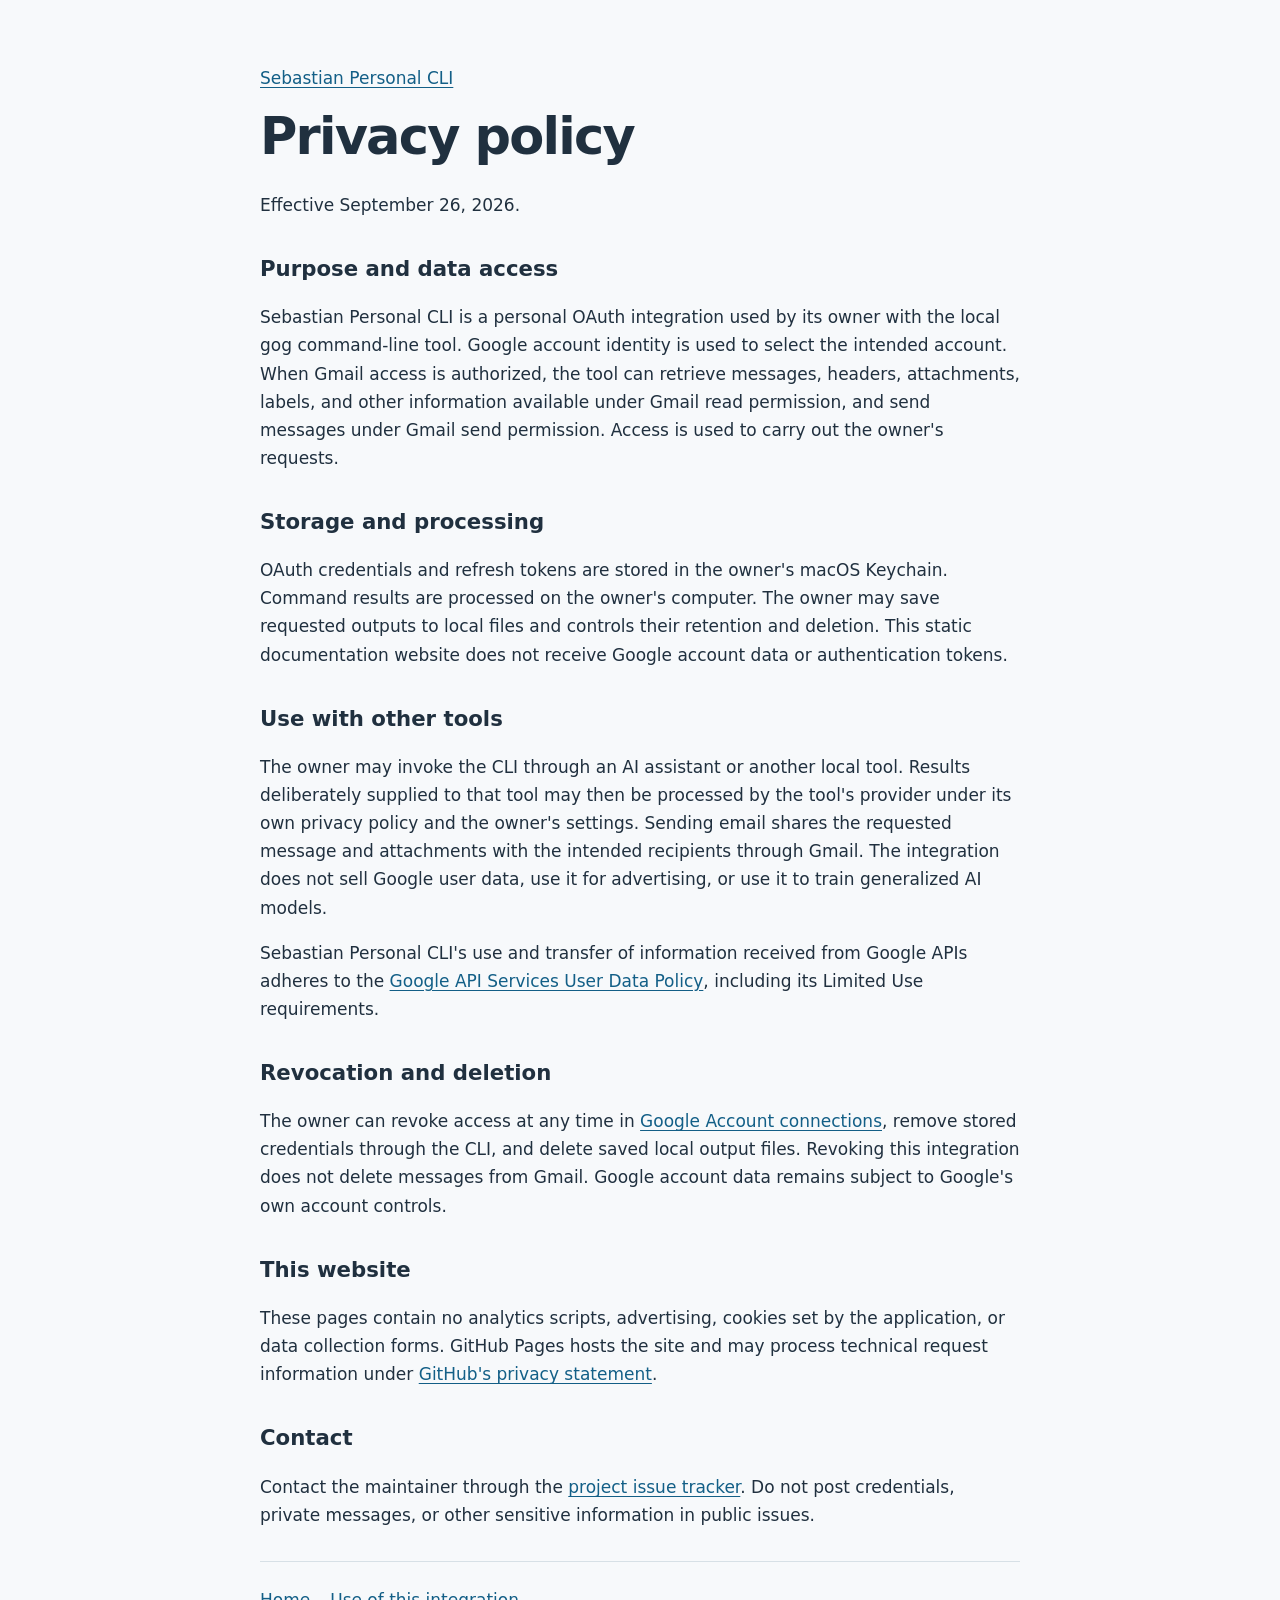
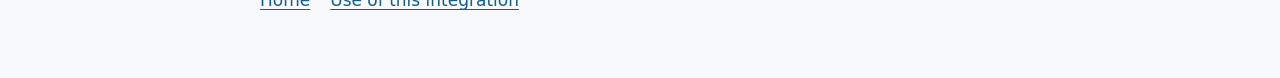
==== privacy.html @ ca1c5c7d "Add privacy policy and personal-use information" ====
<!doctype html>
<html lang="en"><head><meta charset="utf-8"><meta name="viewport" content="width=device-width, initial-scale=1"><title>Privacy policy · Sebastian Personal CLI</title><link rel="stylesheet" href="styles.css"></head>
<body><main><a href="./">Sebastian Personal CLI</a><h1>Privacy policy</h1><p>Effective September 26, 2026.</p><h2>Purpose and data access</h2><p>Sebastian Personal CLI is a personal OAuth integration used by its owner with the local gog command-line tool. Google account identity is used to select the intended account. When Gmail access is authorized, the tool can retrieve messages, headers, attachments, labels, and other information available under Gmail read permission, and send messages under Gmail send permission. Access is used to carry out the owner's requests.</p><h2>Storage and processing</h2><p>OAuth credentials and refresh tokens are stored in the owner's macOS Keychain. Command results are processed on the owner's computer. The owner may save requested outputs to local files and controls their retention and deletion. This static documentation website does not receive Google account data or authentication tokens.</p><h2>Use with other tools</h2><p>The owner may invoke the CLI through an AI assistant or another local tool. Results deliberately supplied to that tool may then be processed by the tool's provider under its own privacy policy and the owner's settings. Sending email shares the requested message and attachments with the intended recipients through Gmail. The integration does not sell Google user data, use it for advertising, or use it to train generalized AI models.</p><p>Sebastian Personal CLI's use and transfer of information received from Google APIs adheres to the <a href="https://developers.google.com/terms/api-services-user-data-policy">Google API Services User Data Policy</a>, including its Limited Use requirements.</p><h2>Revocation and deletion</h2><p>The owner can revoke access at any time in <a href="https://myaccount.google.com/connections">Google Account connections</a>, remove stored credentials through the CLI, and delete saved local output files. Revoking this integration does not delete messages from Gmail. Google account data remains subject to Google's own account controls.</p><h2>This website</h2><p>These pages contain no analytics scripts, advertising, cookies set by the application, or data collection forms. GitHub Pages hosts the site and may process technical request information under <a href="https://docs.github.com/en/site-policy/privacy-policies/github-general-privacy-statement">GitHub's privacy statement</a>.</p><h2>Contact</h2><p>Contact the maintainer through the <a href="https://github.com/sebastianPajes/sebastian-personal-cli/issues">project issue tracker</a>. Do not post credentials, private messages, or other sensitive information in public issues.</p><nav><a href="./">Home</a><a href="terms.html">Use of this integration</a></nav></main></body></html>
---- styles.css ----
:root{color-scheme:light;font:17px/1.65 system-ui,sans-serif;color:#20303f;background:#f7f9fb}body{margin:0}main{max-width:760px;margin:64px auto;padding:0 24px}h1{font-size:clamp(2rem,6vw,3rem);line-height:1.15;letter-spacing:-.035em;margin:16px 0 24px}h2{font-size:1.25rem;margin-top:32px}a{color:#135f87;text-underline-offset:3px}.eyebrow{font-size:.8rem;letter-spacing:.1em;text-transform:uppercase;color:#52697a}.lead{font-size:1.3rem;color:#475f70}nav{display:flex;gap:20px;flex-wrap:wrap;border-top:1px solid #d7e0e6;padding-top:24px;margin-top:32px}footer{font-size:.8rem;color:#52697a;margin-top:30px}
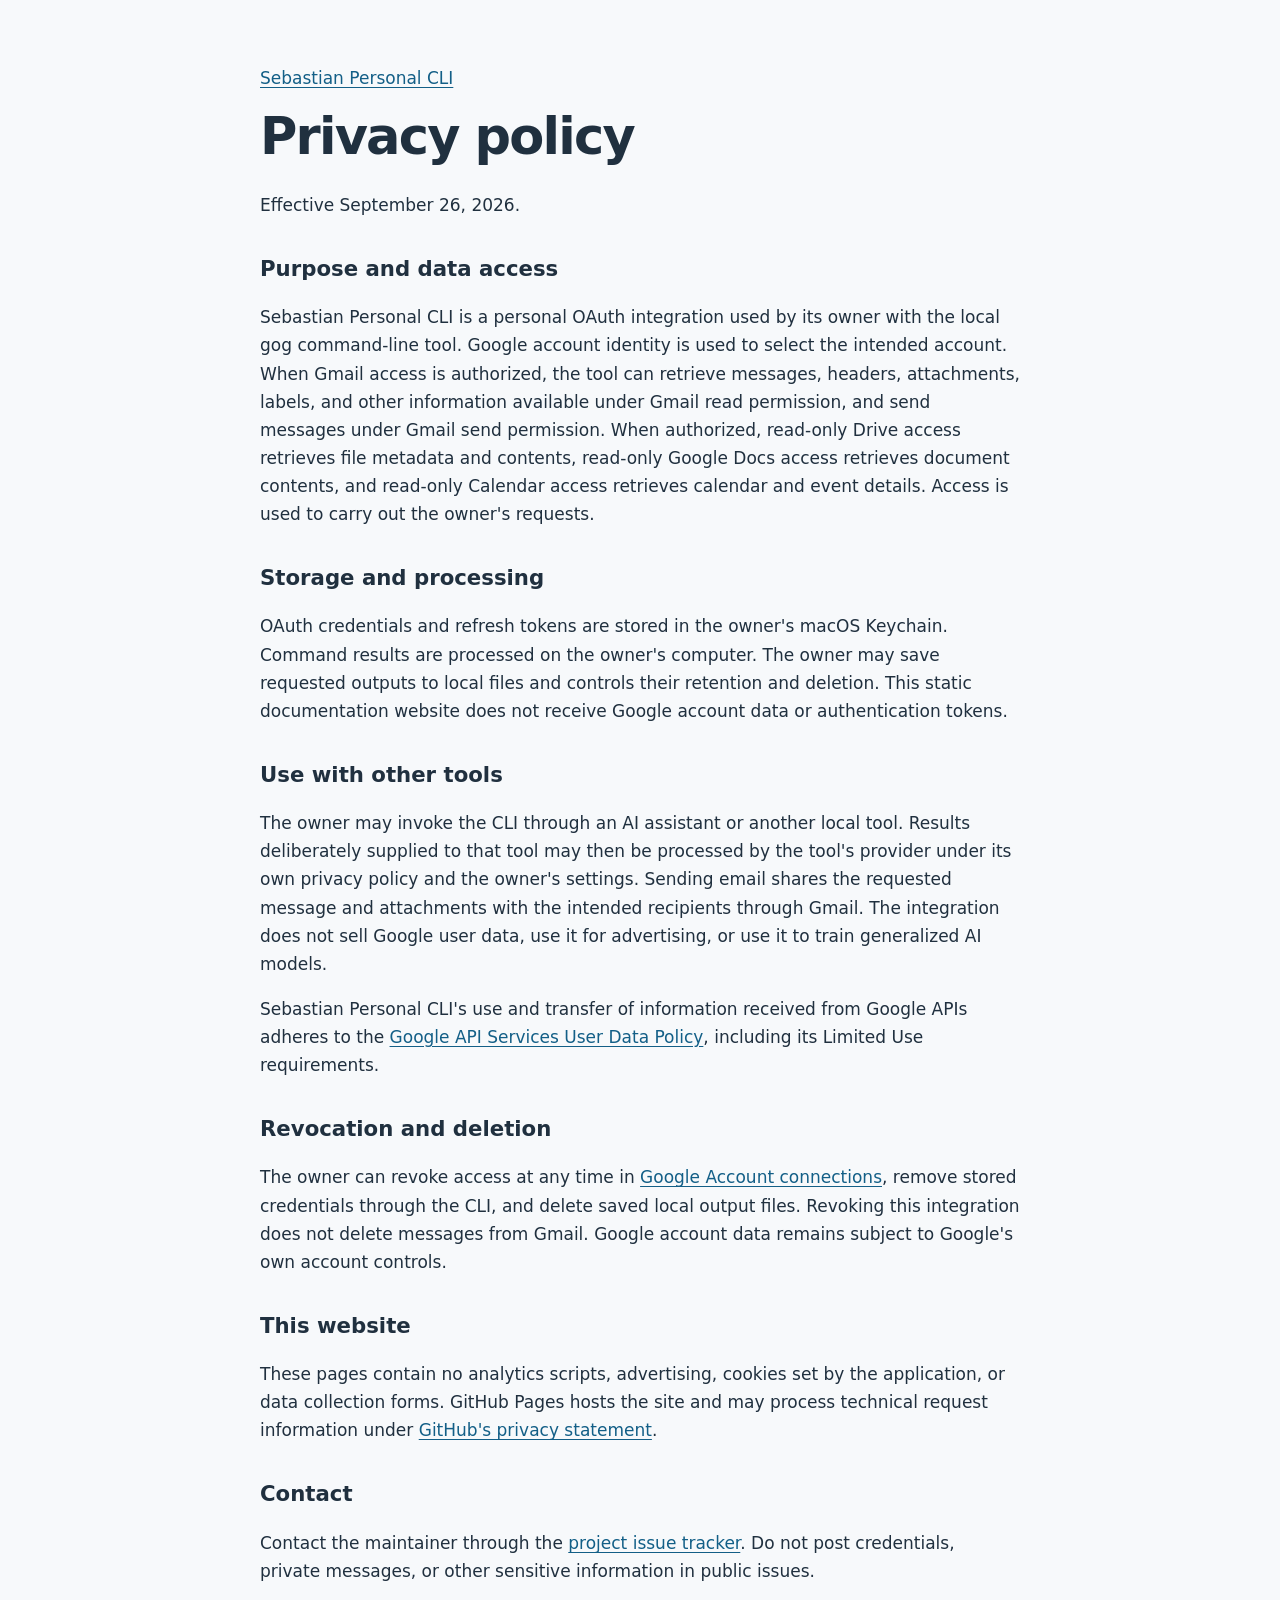
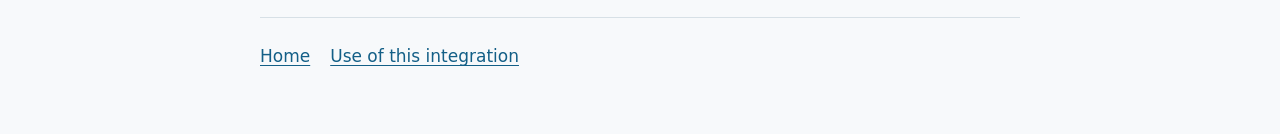
==== commit f2fcfc40: "Document read-only Workspace access" ====
--- a/privacy.html
+++ b/privacy.html
@@ -1,3 +1,3 @@
 <!doctype html>
 <html lang="en"><head><meta charset="utf-8"><meta name="viewport" content="width=device-width, initial-scale=1"><title>Privacy policy · Sebastian Personal CLI</title><link rel="stylesheet" href="styles.css"></head>
-<body><main><a href="./">Sebastian Personal CLI</a><h1>Privacy policy</h1><p>Effective September 26, 2026.</p><h2>Purpose and data access</h2><p>Sebastian Personal CLI is a personal OAuth integration used by its owner with the local gog command-line tool. Google account identity is used to select the intended account. When Gmail access is authorized, the tool can retrieve messages, headers, attachments, labels, and other information available under Gmail read permission, and send messages under Gmail send permission. Access is used to carry out the owner's requests.</p><h2>Storage and processing</h2><p>OAuth credentials and refresh tokens are stored in the owner's macOS Keychain. Command results are processed on the owner's computer. The owner may save requested outputs to local files and controls their retention and deletion. This static documentation website does not receive Google account data or authentication tokens.</p><h2>Use with other tools</h2><p>The owner may invoke the CLI through an AI assistant or another local tool. Results deliberately supplied to that tool may then be processed by the tool's provider under its own privacy policy and the owner's settings. Sending email shares the requested message and attachments with the intended recipients through Gmail. The integration does not sell Google user data, use it for advertising, or use it to train generalized AI models.</p><p>Sebastian Personal CLI's use and transfer of information received from Google APIs adheres to the <a href="https://developers.google.com/terms/api-services-user-data-policy">Google API Services User Data Policy</a>, including its Limited Use requirements.</p><h2>Revocation and deletion</h2><p>The owner can revoke access at any time in <a href="https://myaccount.google.com/connections">Google Account connections</a>, remove stored credentials through the CLI, and delete saved local output files. Revoking this integration does not delete messages from Gmail. Google account data remains subject to Google's own account controls.</p><h2>This website</h2><p>These pages contain no analytics scripts, advertising, cookies set by the application, or data collection forms. GitHub Pages hosts the site and may process technical request information under <a href="https://docs.github.com/en/site-policy/privacy-policies/github-general-privacy-statement">GitHub's privacy statement</a>.</p><h2>Contact</h2><p>Contact the maintainer through the <a href="https://github.com/sebastianPajes/sebastian-personal-cli/issues">project issue tracker</a>. Do not post credentials, private messages, or other sensitive information in public issues.</p><nav><a href="./">Home</a><a href="terms.html">Use of this integration</a></nav></main></body></html>
+<body><main><a href="./">Sebastian Personal CLI</a><h1>Privacy policy</h1><p>Effective September 26, 2026.</p><h2>Purpose and data access</h2><p>Sebastian Personal CLI is a personal OAuth integration used by its owner with the local gog command-line tool. Google account identity is used to select the intended account. When Gmail access is authorized, the tool can retrieve messages, headers, attachments, labels, and other information available under Gmail read permission, and send messages under Gmail send permission. When authorized, read-only Drive access retrieves file metadata and contents, read-only Google Docs access retrieves document contents, and read-only Calendar access retrieves calendar and event details. Access is used to carry out the owner's requests.</p><h2>Storage and processing</h2><p>OAuth credentials and refresh tokens are stored in the owner's macOS Keychain. Command results are processed on the owner's computer. The owner may save requested outputs to local files and controls their retention and deletion. This static documentation website does not receive Google account data or authentication tokens.</p><h2>Use with other tools</h2><p>The owner may invoke the CLI through an AI assistant or another local tool. Results deliberately supplied to that tool may then be processed by the tool's provider under its own privacy policy and the owner's settings. Sending email shares the requested message and attachments with the intended recipients through Gmail. The integration does not sell Google user data, use it for advertising, or use it to train generalized AI models.</p><p>Sebastian Personal CLI's use and transfer of information received from Google APIs adheres to the <a href="https://developers.google.com/terms/api-services-user-data-policy">Google API Services User Data Policy</a>, including its Limited Use requirements.</p><h2>Revocation and deletion</h2><p>The owner can revoke access at any time in <a href="https://myaccount.google.com/connections">Google Account connections</a>, remove stored credentials through the CLI, and delete saved local output files. Revoking this integration does not delete messages from Gmail. Google account data remains subject to Google's own account controls.</p><h2>This website</h2><p>These pages contain no analytics scripts, advertising, cookies set by the application, or data collection forms. GitHub Pages hosts the site and may process technical request information under <a href="https://docs.github.com/en/site-policy/privacy-policies/github-general-privacy-statement">GitHub's privacy statement</a>.</p><h2>Contact</h2><p>Contact the maintainer through the <a href="https://github.com/sebastianPajes/sebastian-personal-cli/issues">project issue tracker</a>. Do not post credentials, private messages, or other sensitive information in public issues.</p><nav><a href="./">Home</a><a href="terms.html">Use of this integration</a></nav></main></body></html>
